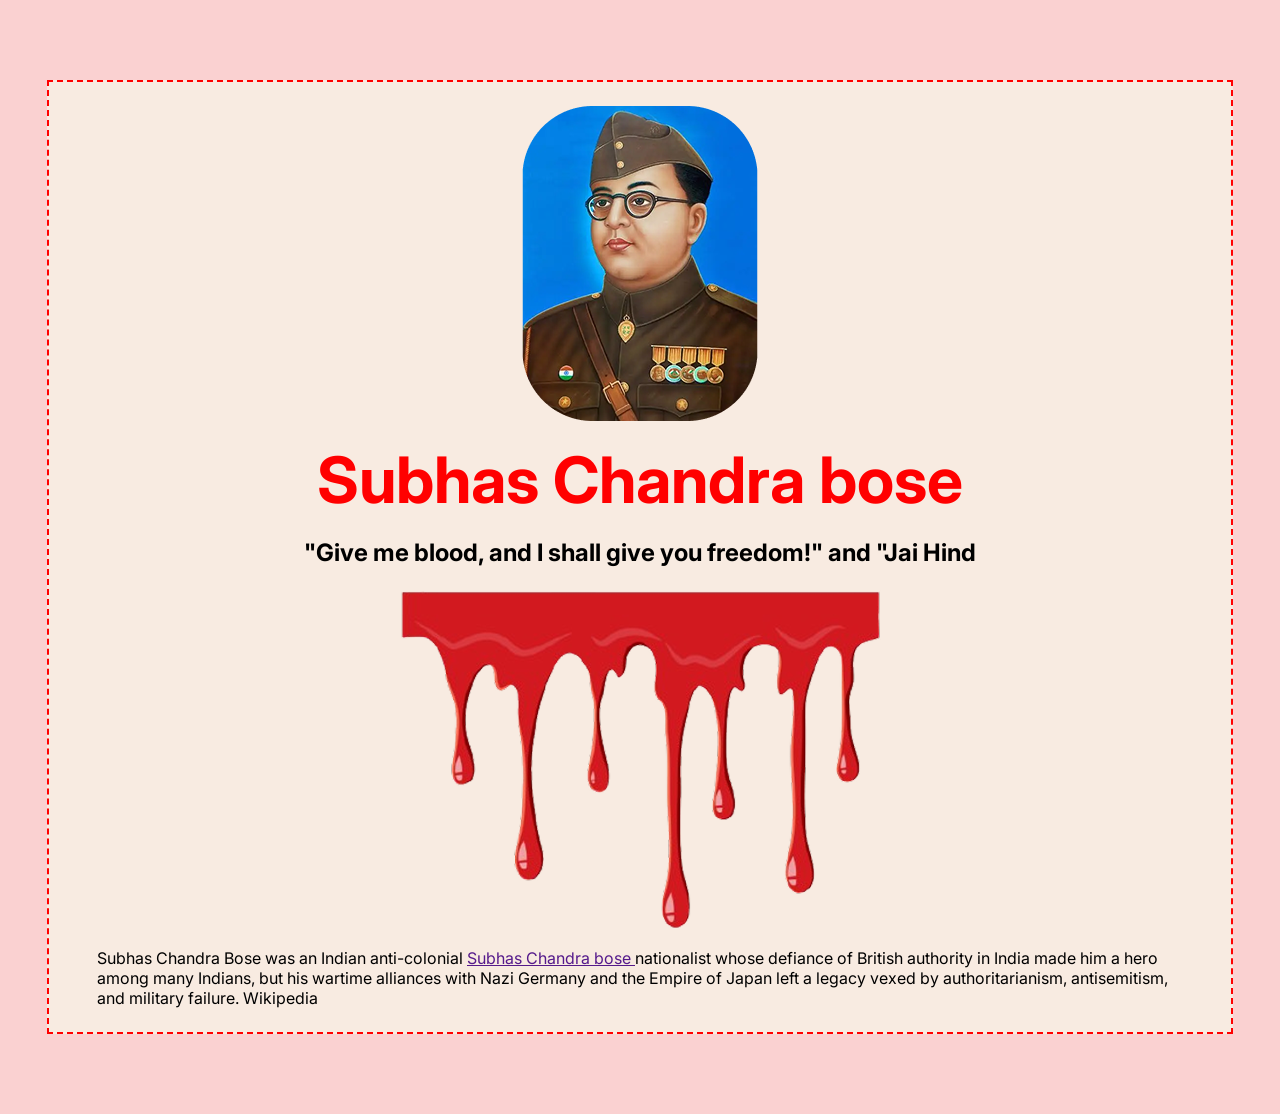
==== Project_1/index.html @ 28110e92 "intiate" ====
<!DOCTYPE html>
<html lang="en">
<head>
    <meta charset="UTF-8">
    <meta name="viewport" content="width=device-width, initial-scale=1.0">
    <title>Tribute Website</title>
    <link rel="stylesheet" href="style.css">
</head> 
<body>
      <section>
        <img src="hero.png" alt="Subhash chandra bosh">
        <h1>Subhas Chandra bose </h1>
        <h2>"Give me blood, and I shall give you freedom!" and "Jai Hind</h2>
        <img src="blood_art.png" alt="Blood art">
        <p>Subhas Chandra Bose was an Indian anti-colonial <a href="">Subhas Chandra bose </a> nationalist whose defiance of British authority in India made him a hero among many Indians, but his wartime alliances with Nazi Germany and the Empire of Japan left a legacy vexed by authoritarianism, antisemitism, and military failure. Wikipedia</p> 
      </section>
</body>
</html>
---- Project_1/style.css ----
@import url("https://fonts.googleapis.com/css2?family=Inter:ital,opsz,wght@0,14..32,100..900;1,14..32,100..900&display=swap");

* {
  margin: 0;
  padding: 0;
  box-sizing: border-box;
  --red: #d2191f;
  
}

body {
  font-family: "Inter", sans-serif;
  font-optical-sizing: auto;
  background-color: #FAD1D1;
  padding: 80px 0;
}

section {
    max-width: 1186px;
    margin: 0 auto;
    display: flex;
    flex-direction: column;
    align-items: center;
   gap: 20px;
   background-color: #f9efe4e4;
   padding: 24px 48px;
   border: 2px dashed red;

  h1{
    font-size: 64px;
    color: red;
    font-weight: 900px;
    text-align: center;
  }
  
}
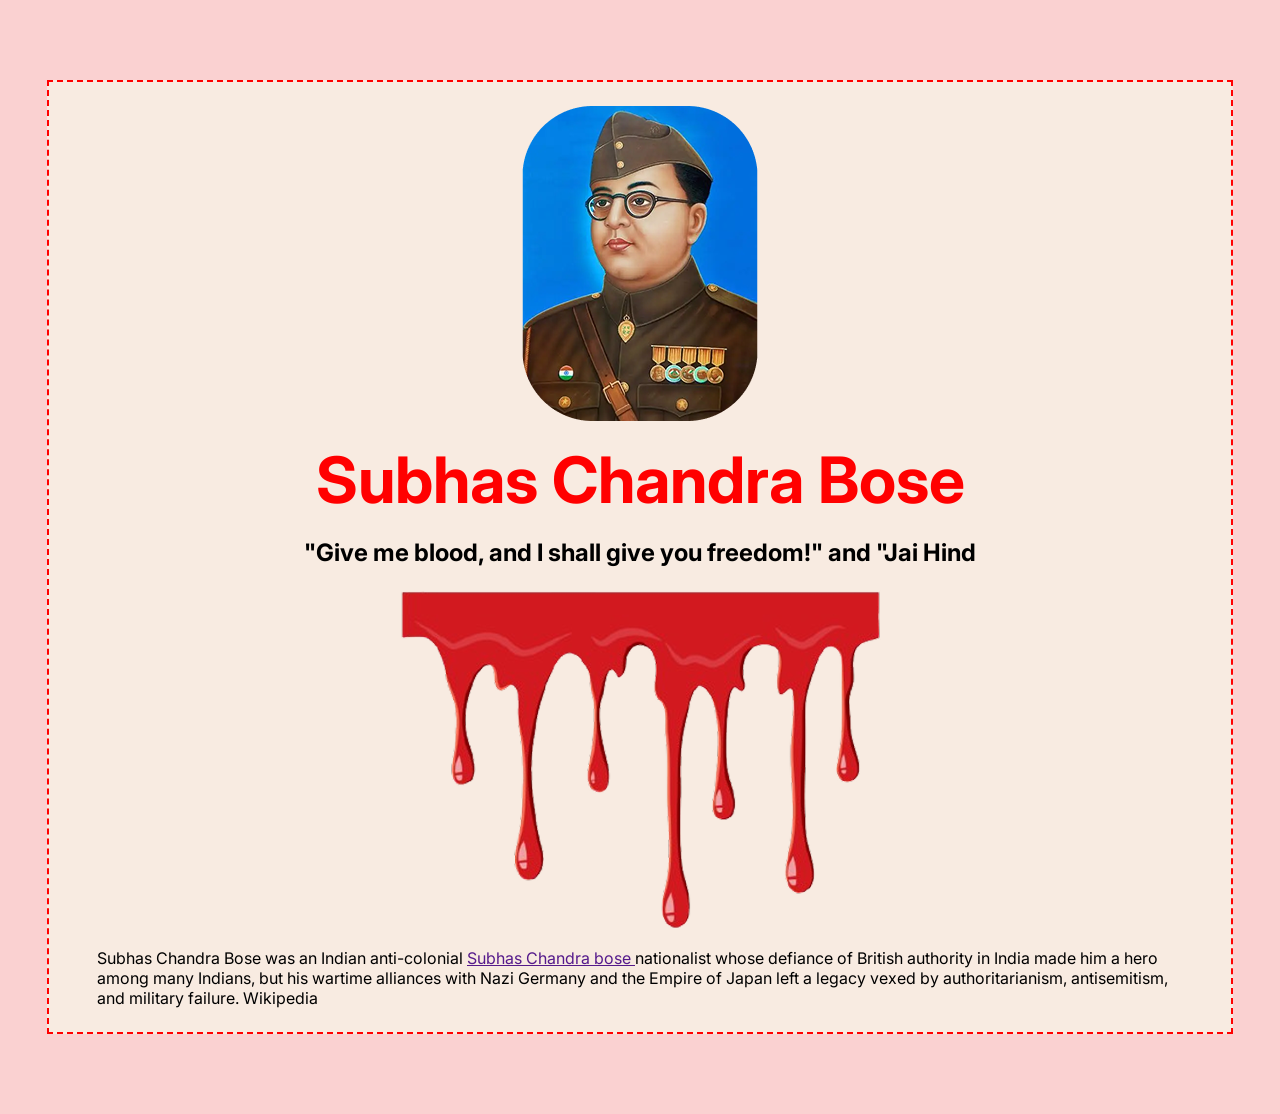
==== commit 26c5f1dc: "second one" ====
--- a/Project_1/index.html
+++ b/Project_1/index.html
@@ -9,7 +9,7 @@
 <body>
       <section>
         <img src="hero.png" alt="Subhash chandra bosh">
-        <h1>Subhas Chandra bose </h1>
+        <h1>Subhas Chandra Bose </h1>
         <h2>"Give me blood, and I shall give you freedom!" and "Jai Hind</h2>
         <img src="blood_art.png" alt="Blood art">
         <p>Subhas Chandra Bose was an Indian anti-colonial <a href="">Subhas Chandra bose </a> nationalist whose defiance of British authority in India made him a hero among many Indians, but his wartime alliances with Nazi Germany and the Empire of Japan left a legacy vexed by authoritarianism, antisemitism, and military failure. Wikipedia</p> 
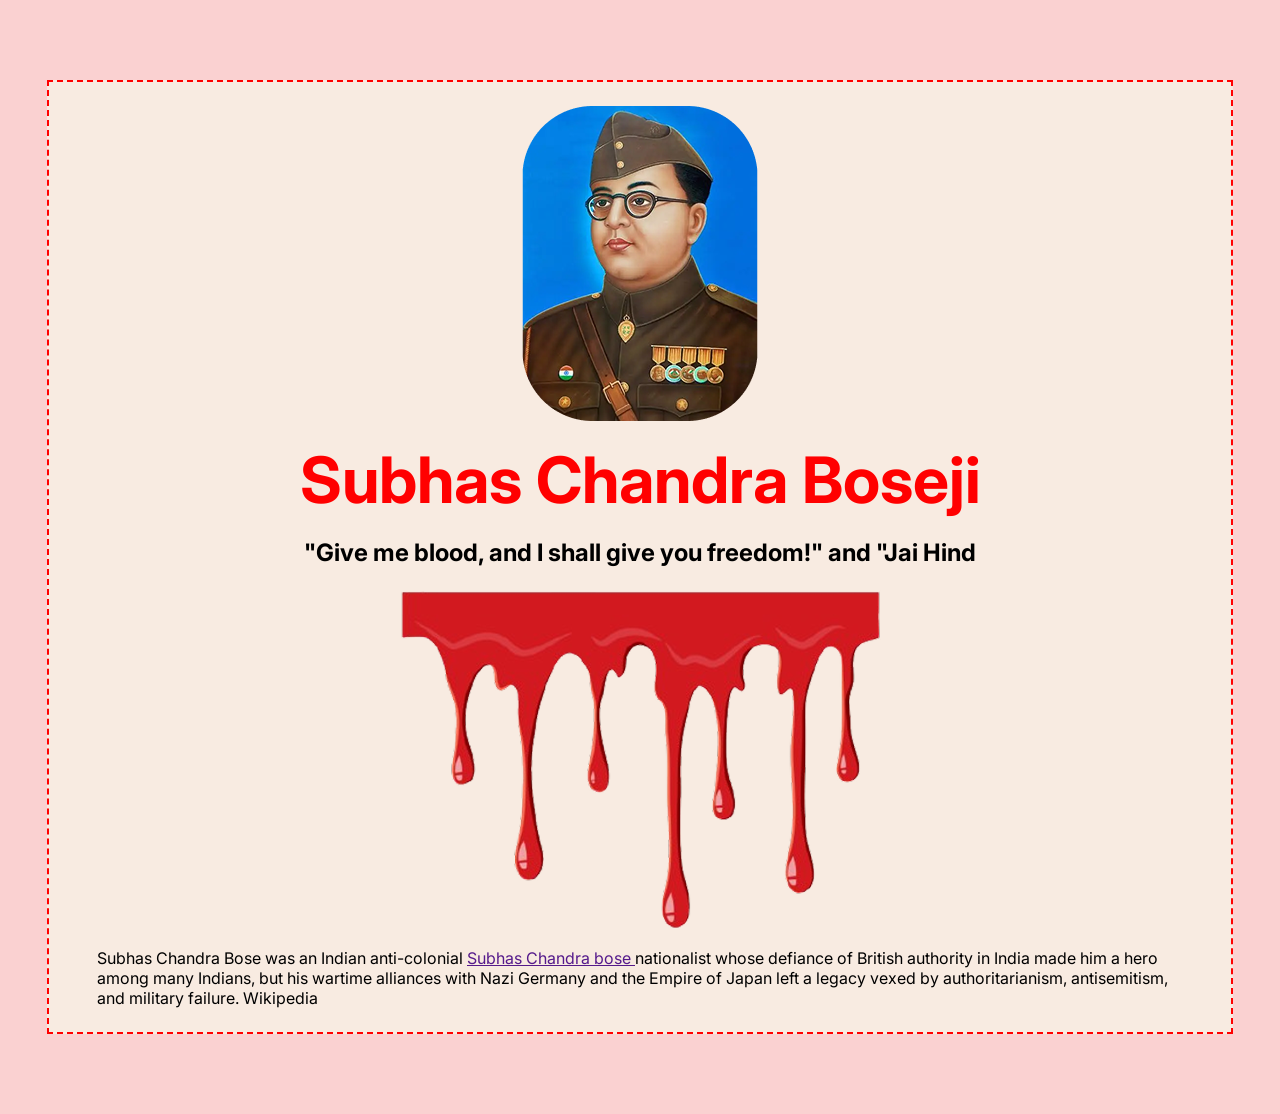
==== commit a666e94d: "commit" ====
--- a/Project_1/index.html
+++ b/Project_1/index.html
@@ -9,7 +9,7 @@
 <body>
       <section>
         <img src="hero.png" alt="Subhash chandra bosh">
-        <h1>Subhas Chandra Bose </h1>
+        <h1>Subhas Chandra Boseji </h1>
         <h2>"Give me blood, and I shall give you freedom!" and "Jai Hind</h2>
         <img src="blood_art.png" alt="Blood art">
         <p>Subhas Chandra Bose was an Indian anti-colonial <a href="">Subhas Chandra bose </a> nationalist whose defiance of British authority in India made him a hero among many Indians, but his wartime alliances with Nazi Germany and the Empire of Japan left a legacy vexed by authoritarianism, antisemitism, and military failure. Wikipedia</p> 
